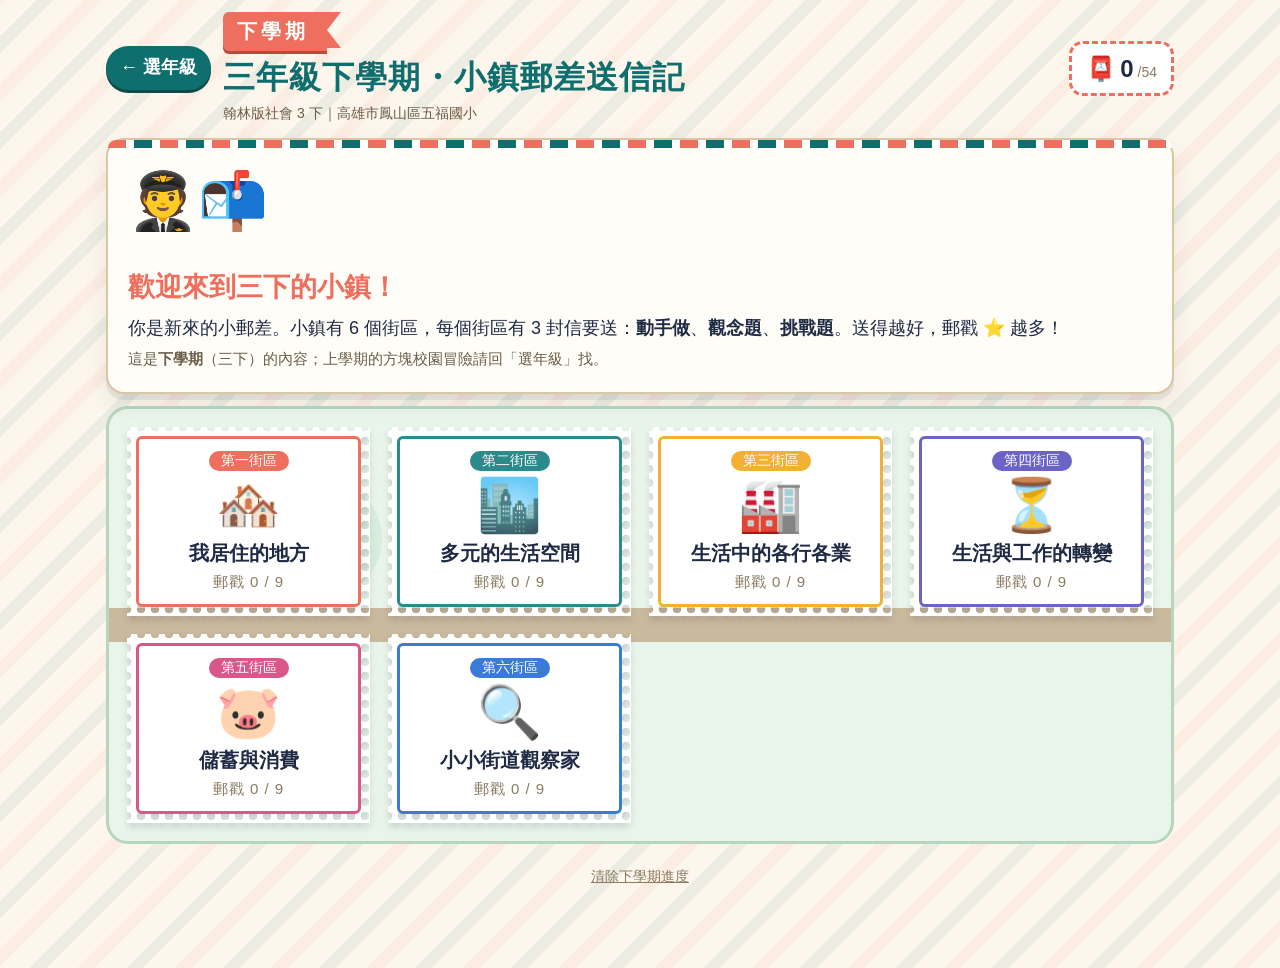
==== grade3-2/index.html @ 45ba816e "Add grade 3 second semester (翰林三下, 小鎮郵差送信記) Co-Authored-By: Claude Opus 5.5 <noreply@anthropic.com>" ====
<!DOCTYPE html>
<html lang="zh-Hant-TW">
<head>
<meta charset="UTF-8">
<meta name="viewport" content="width=device-width, initial-scale=1, viewport-fit=cover">
<title>三年級下學期社會・小鎮郵差送信記</title>
<link rel="stylesheet" href="style.css">
</head>
<body>
<div class="app">
  <header class="topbar">
    <a class="back" href="../index.html">← 選年級</a>
    <div class="brand">
      <span class="sem-tag">下學期</span>
      <h1>三年級下學期・小鎮郵差送信記</h1>
      <p class="sub">翰林版社會 3 下｜高雄市鳳山區五福國小</p>
    </div>
    <div class="stamp-total" title="收集到的郵戳"><span class="ico">📮</span><b id="totalStars">0</b><small>/54</small></div>
  </header>

  <!-- 首頁：小鎮地圖 -->
  <main id="home" class="screen">
    <section class="letter intro">
      <div class="postman" aria-hidden="true">🧑‍✈️📬</div>
      <div>
        <h2>歡迎來到三下的小鎮！</h2>
        <p>你是新來的小郵差。小鎮有 6 個街區，每個街區有 3 封信要送：<b>動手做</b>、<b>觀念題</b>、<b>挑戰題</b>。送得越好，郵戳 ⭐ 越多！</p>
        <p class="note">這是<b>下學期</b>（三下）的內容；上學期的方塊校園冒險請回「選年級」找。</p>
      </div>
    </section>
    <section class="town" id="town"></section>
    <p class="foot">
      <button class="link-btn" id="resetBtn" type="button">清除下學期進度</button>
    </p>
  </main>

  <!-- 街區：選關卡 -->
  <main id="unit" class="screen" hidden>
    <button class="btn ghost" data-go="home" type="button">← 回小鎮地圖</button>
    <section class="letter unit-head" id="unitHead"></section>
    <section class="level-list" id="levelList"></section>
  </main>

  <!-- 關卡 -->
  <main id="play" class="screen" hidden>
    <div class="play-bar">
      <button class="btn ghost" id="quitBtn" type="button">← 回街區</button>
      <div class="play-title" id="playTitle"></div>
      <button class="btn speak" id="speakBtn" type="button" aria-label="朗讀題目">🔊 唸題目</button>
    </div>
    <div class="progress"><span id="progBar"></span></div>
    <section class="letter stage" id="stage"></section>
  </main>
</div>

<!-- 結果視窗 -->
<div class="modal" id="modal" hidden>
  <div class="modal-card">
    <div class="postmark" id="mStamp">⭐⭐⭐</div>
    <h2 id="mTitle">送達！</h2>
    <p id="mText"></p>
    <div class="modal-btns">
      <button class="btn" id="mAgain" type="button">再玩一次</button>
      <button class="btn primary" id="mNext" type="button">下一關 →</button>
    </div>
  </div>
</div>

<div class="toast" id="toast" hidden></div>

<script src="data.js"></script>
<script src="game.js"></script>
<script src="https://kuog88.github.io/home-button.js" defer></script>
</body>
</html>
---- grade3-2/style.css ----
/* 三年級下學期・小鎮郵差送信記
   信紙米白 + 深青 + 珊瑚紅；圓角、郵票齒孔卡片（與上學期像素方塊風區隔） */
:root{
  --paper:#fdf6ec;
  --paper-2:#f6e8d3;
  --ink:#1f2a44;
  --teal:#0f6e6e;
  --teal-2:#2b8a8a;
  --coral:#ef6f5e;
  --mustard:#f2b134;
  --ok:#2e9d5b;
  --bad:#d64545;
  --line:#d9c6a5;
  --font:"Microsoft JhengHei","PingFang TC","Noto Sans TC","Heiti TC",sans-serif;
}
*{box-sizing:border-box}
[hidden]{display:none !important}
html,body{margin:0}
body{
  font-family:var(--font);font-size:18px;color:var(--ink);line-height:1.55;
  background:
    repeating-linear-gradient(-45deg, transparent 0 22px, rgba(239,111,94,.07) 22px 34px, transparent 34px 56px, rgba(15,110,110,.07) 56px 68px),
    var(--paper);
  min-height:100dvh;-webkit-tap-highlight-color:transparent;
}
button{font-family:inherit;cursor:pointer}
.app{max-width:1100px;margin:0 auto;padding:12px 16px 60px}

/* 上方 */
.topbar{display:flex;align-items:center;gap:12px;flex-wrap:wrap;margin-bottom:14px}
.back{color:#fff;background:var(--teal);text-decoration:none;font-weight:700;padding:8px 14px;border-radius:999px;box-shadow:0 3px 0 #0a4c4c}
.brand{flex:1 1 300px;min-width:0}
.brand h1{margin:2px 0 0;font-size:clamp(22px,4vw,32px);color:var(--teal);letter-spacing:1px}
.brand .sub{margin:0;font-size:14px;color:#6b5d48}
.sem-tag{
  display:inline-block;background:var(--coral);color:#fff;font-weight:900;font-size:20px;
  padding:4px 18px 4px 14px;border-radius:6px 0 0 6px;position:relative;letter-spacing:4px;
  box-shadow:0 3px 0 #b84a3c;animation:wiggle 3s ease-in-out infinite;
}
.sem-tag::after{content:"";position:absolute;right:-14px;top:0;border:18px solid var(--coral);border-right-color:transparent;border-width:18px 14px 18px 0;height:0}
@keyframes wiggle{0%,90%,100%{transform:rotate(0)}93%{transform:rotate(-3deg)}96%{transform:rotate(3deg)}}
.stamp-total{display:flex;align-items:baseline;gap:4px;background:#fff;border:3px dashed var(--coral);border-radius:14px;padding:6px 14px;font-size:24px}
.stamp-total small{font-size:14px;color:#8a7a62}

/* 信紙卡片 */
.letter{
  background:#fffdf8;border-radius:18px;padding:18px 20px;margin:12px 0;
  border:2px solid var(--line);
  box-shadow:0 6px 0 rgba(31,42,68,.08), 0 10px 24px rgba(31,42,68,.08);
  position:relative;
}
.letter::before{ /* 航空信封紅藍邊 */
  content:"";position:absolute;left:0;right:0;top:0;height:8px;border-radius:16px 16px 0 0;
  background:repeating-linear-gradient(90deg,var(--coral) 0 18px,#fff 18px 26px,var(--teal) 26px 44px,#fff 44px 52px);
}
.intro{display:flex;gap:16px;align-items:center;flex-wrap:wrap}
.intro h2{margin:6px 0;color:var(--coral)}
.intro p{margin:4px 0}
.intro .note{font-size:15px;color:#6b5d48}
.postman{font-size:56px}

/* 小鎮地圖 */
.town{
  display:grid;grid-template-columns:repeat(auto-fill,minmax(230px,1fr));gap:18px;
  padding:18px;border-radius:22px;
  background:
    linear-gradient(transparent 46%, #c9b99d 46%, #c9b99d 54%, transparent 54%),
    radial-gradient(circle at 20% 30%, #d8eedd 0 60px, transparent 61px),
    #e9f4ea;
  border:3px solid #b8d6bd;
}
.house{
  --c:var(--teal);
  /* 郵票齒孔：外框是打孔的白邊，內層是郵票本體 */
  border:none;padding:9px;color:var(--ink);
  background:radial-gradient(circle at center,transparent 4px,#fff 4.6px) -7px -7px/14px 14px;
  filter:drop-shadow(0 4px 3px rgba(31,42,68,.18));
  transition:transform .15s;
}
.house .inner{
  display:flex;flex-direction:column;align-items:center;gap:6px;text-align:center;
  background:#fff;border:3px solid var(--c);border-radius:6px;padding:12px 10px;height:100%;
}
.house:hover,.house:focus-visible{transform:translateY(-4px) rotate(-1deg)}
.house .no{font-size:14px;color:#fff;background:var(--c);padding:1px 12px;border-radius:999px}
.house .em{font-size:52px;line-height:1.1}
.house .nm{font-weight:900;font-size:20px}
.house .stars{font-size:15px;letter-spacing:1px;color:#8a7a62}

/* 街區頁 */
.unit-head h2{margin:8px 0 2px;color:var(--teal)}
.unit-head p{margin:0;color:#6b5d48}
.level-list{display:grid;grid-template-columns:repeat(auto-fit,minmax(240px,1fr));gap:16px}
.level-card{
  text-align:left;background:#fff;border:3px solid var(--line);border-radius:18px;padding:16px;color:var(--ink);
  display:flex;flex-direction:column;gap:6px;box-shadow:0 5px 0 var(--line);transition:transform .1s;
}
.level-card:active{transform:translateY(3px);box-shadow:0 2px 0 var(--line)}
.level-card .kind{align-self:flex-start;font-size:14px;font-weight:700;color:#fff;background:var(--teal-2);padding:2px 10px;border-radius:999px}
.level-card .kind.k2{background:var(--mustard);color:var(--ink)}
.level-card .kind.k3{background:var(--coral)}
.level-card h3{margin:0;font-size:21px}
.level-card .got{font-size:20px}

/* 按鈕 */
.btn{
  border:none;border-radius:999px;padding:10px 18px;font-size:17px;font-weight:700;
  background:#fff;color:var(--ink);box-shadow:0 3px 0 var(--line), inset 0 0 0 2px var(--line);
}
.btn:active{transform:translateY(2px)}
.btn.primary{background:var(--teal);color:#fff;box-shadow:0 3px 0 #0a4c4c}
.btn.ghost{background:transparent;box-shadow:inset 0 0 0 2px var(--teal);color:var(--teal)}
.btn.speak{background:var(--mustard);box-shadow:0 3px 0 #b98418}
.link-btn{background:none;border:none;color:#8a7a62;text-decoration:underline;font-size:14px}
.foot{text-align:center}

/* 關卡畫面 */
.play-bar{display:flex;align-items:center;gap:10px;flex-wrap:wrap}
.play-title{flex:1 1 200px;font-weight:900;font-size:20px;color:var(--teal)}
.progress{height:10px;background:var(--paper-2);border-radius:999px;margin:10px 0;overflow:hidden}
.progress span{display:block;height:100%;width:0;background:linear-gradient(90deg,var(--teal),var(--coral));transition:width .3s}
.stage h3.prompt{margin:8px 0 12px;font-size:21px}
.hint{font-size:15px;color:#6b5d48;margin:0 0 10px}

/* 分類：信件與信箱 */
.pool{display:flex;flex-wrap:wrap;gap:10px;min-height:60px;padding:10px;border-radius:14px;background:var(--paper-2);margin-bottom:14px}
.card{
  display:inline-flex;align-items:center;gap:8px;background:#fff;border:2px solid var(--line);border-radius:10px;
  padding:8px 12px;font-size:17px;font-weight:700;color:var(--ink);touch-action:none;user-select:none;
  box-shadow:2px 3px 0 rgba(0,0,0,.08);
}
.card .e{font-size:24px}
.card.sel{outline:4px solid var(--mustard);transform:scale(1.04)}
.card.dragging{opacity:.9;position:fixed;z-index:50;pointer-events:none;transform:rotate(-3deg) scale(1.05)}
.bins{display:grid;grid-template-columns:repeat(auto-fit,minmax(150px,1fr));gap:12px}
.bin{
  border:3px dashed var(--teal-2);border-radius:16px;padding:10px;min-height:120px;background:#f3fbfa;
  display:flex;flex-direction:column;gap:6px;
}
.bin.over{background:#ddf3ef;border-style:solid}
.bin .bh{font-weight:900;font-size:19px;text-align:center;padding-bottom:4px;border-bottom:2px solid #cfe7e3}
.bin .bh .e{font-size:28px;display:block}
.bin .card{font-size:14px;padding:4px 8px;cursor:default}
.bin .card .e{font-size:18px}

/* 動畫回饋 */
.shake{animation:shake .4s}
@keyframes shake{0%,100%{transform:translateX(0)}25%{transform:translateX(-8px)}75%{transform:translateX(8px)}}
.pop{animation:pop .35s}
@keyframes pop{0%{transform:scale(.8)}60%{transform:scale(1.1)}100%{transform:scale(1)}}

/* 選擇題 */
.q-num{font-size:15px;color:#8a7a62}
.opts{display:grid;gap:10px;margin:12px 0}
.opt{
  text-align:left;background:#fff;border:3px solid var(--line);border-radius:14px;padding:12px 14px;font-size:18px;color:var(--ink);
}
.opt:hover{border-color:var(--teal-2)}
.opt.right{border-color:var(--ok);background:#e5f6ec}
.opt.wrong{border-color:var(--bad);background:#fde8e8}
.why{background:#fff7e0;border-left:6px solid var(--mustard);padding:10px 14px;border-radius:8px;margin:8px 0}
.next-row{text-align:right;margin-top:10px}

/* 排序 */
.slots{display:flex;flex-direction:column;gap:8px;margin-bottom:14px;counter-reset:s}
.slot{
  min-height:48px;border:2px dashed var(--line);border-radius:12px;padding:10px 12px 10px 48px;position:relative;background:#fffdf8;font-weight:700;
}
.slot::before{counter-increment:s;content:counter(s);position:absolute;left:10px;top:50%;transform:translateY(-50%);width:28px;height:28px;border-radius:50%;background:var(--teal);color:#fff;display:grid;place-items:center;font-size:15px}
.slot.filled{border-style:solid;border-color:var(--ok);background:#eef9f2}
.choices{display:flex;flex-wrap:wrap;gap:10px}
.choices .card{cursor:pointer}

/* 配對 */
.match{display:grid;grid-template-columns:1fr 1fr;gap:12px}
.match .col{display:flex;flex-direction:column;gap:10px}
.match .card{cursor:pointer;justify-content:flex-start;min-height:54px}
.match .card.done{background:#e5f6ec;border-color:var(--ok);opacity:.75;cursor:default}

/* 存錢筒 */
.piggy-wrap{display:flex;gap:18px;align-items:center;flex-wrap:wrap}
.piggy{font-size:78px;line-height:1}
.jar{flex:1 1 240px}
.jar .bar{height:26px;border-radius:999px;background:var(--paper-2);overflow:hidden;border:2px solid var(--line)}
.jar .bar span{display:block;height:100%;width:0;background:linear-gradient(90deg,#f7c948,#d9578a);transition:width .8s}
.jar .lbl{font-size:15px;color:#6b5d48;margin-top:4px}
.num-opts{display:flex;flex-wrap:wrap;gap:10px;margin:12px 0}
.num-opts .opt{min-width:110px;text-align:center;font-size:22px;font-weight:900}

/* 街景搜查 */
.street{
  position:relative;width:100%;aspect-ratio:16/10;border-radius:16px;overflow:hidden;
  background:
    linear-gradient(180deg,#cfe9f7 0 26%, #e9f4ea 26% 46%, #9aa1a8 46% 54%, #e9f4ea 54% 100%);
  border:3px solid var(--line);
}
.street::after{content:"";position:absolute;left:0;right:0;top:49.5%;height:1%;background:repeating-linear-gradient(90deg,#fff 0 30px,transparent 30px 56px)}
.spot{
  position:absolute;transform:translate(-50%,-50%);background:#ffffffcc;border:2px solid transparent;border-radius:12px;
  font-size:clamp(26px,5vw,44px);line-height:1;padding:4px 6px;z-index:1;
}
.spot small{display:block;font-size:11px;font-weight:700;color:var(--ink)}
.spot.found{border-color:var(--ok);background:#e5f6ecee}
.spot.found::after{content:"✔";position:absolute;right:-8px;top:-10px;font-size:16px;color:#fff;background:var(--ok);border-radius:50%;width:22px;height:22px;display:grid;place-items:center}
.spot-ask{font-weight:900;font-size:20px;color:var(--coral)}

/* 結果視窗 */
.modal{position:fixed;inset:0;background:rgba(31,42,68,.45);display:grid;place-items:center;z-index:100;padding:16px}
.modal-card{background:#fffdf8;border-radius:22px;padding:24px;max-width:420px;width:100%;text-align:center;border:3px solid var(--line)}
.postmark{
  width:150px;height:150px;margin:0 auto 8px;border-radius:50%;border:5px double var(--coral);color:var(--coral);
  display:grid;place-items:center;font-size:30px;transform:rotate(-12deg);animation:pop .5s;
}
.modal-btns{display:flex;gap:10px;justify-content:center;flex-wrap:wrap}
.toast{position:fixed;left:50%;bottom:24px;transform:translateX(-50%);background:var(--ink);color:#fff;padding:10px 18px;border-radius:999px;z-index:120;font-weight:700}

@media (max-width:560px){
  body{font-size:16px}
  .letter{padding:16px 14px}
  .match{gap:8px}
  .match .card{font-size:14px;padding:6px 8px}
  .card{font-size:15px}
  .bins{grid-template-columns:1fr 1fr}
  .street{aspect-ratio:3/4}
  .spot{font-size:28px;padding:3px 4px}
  .spot small{font-size:10px;white-space:nowrap}
}
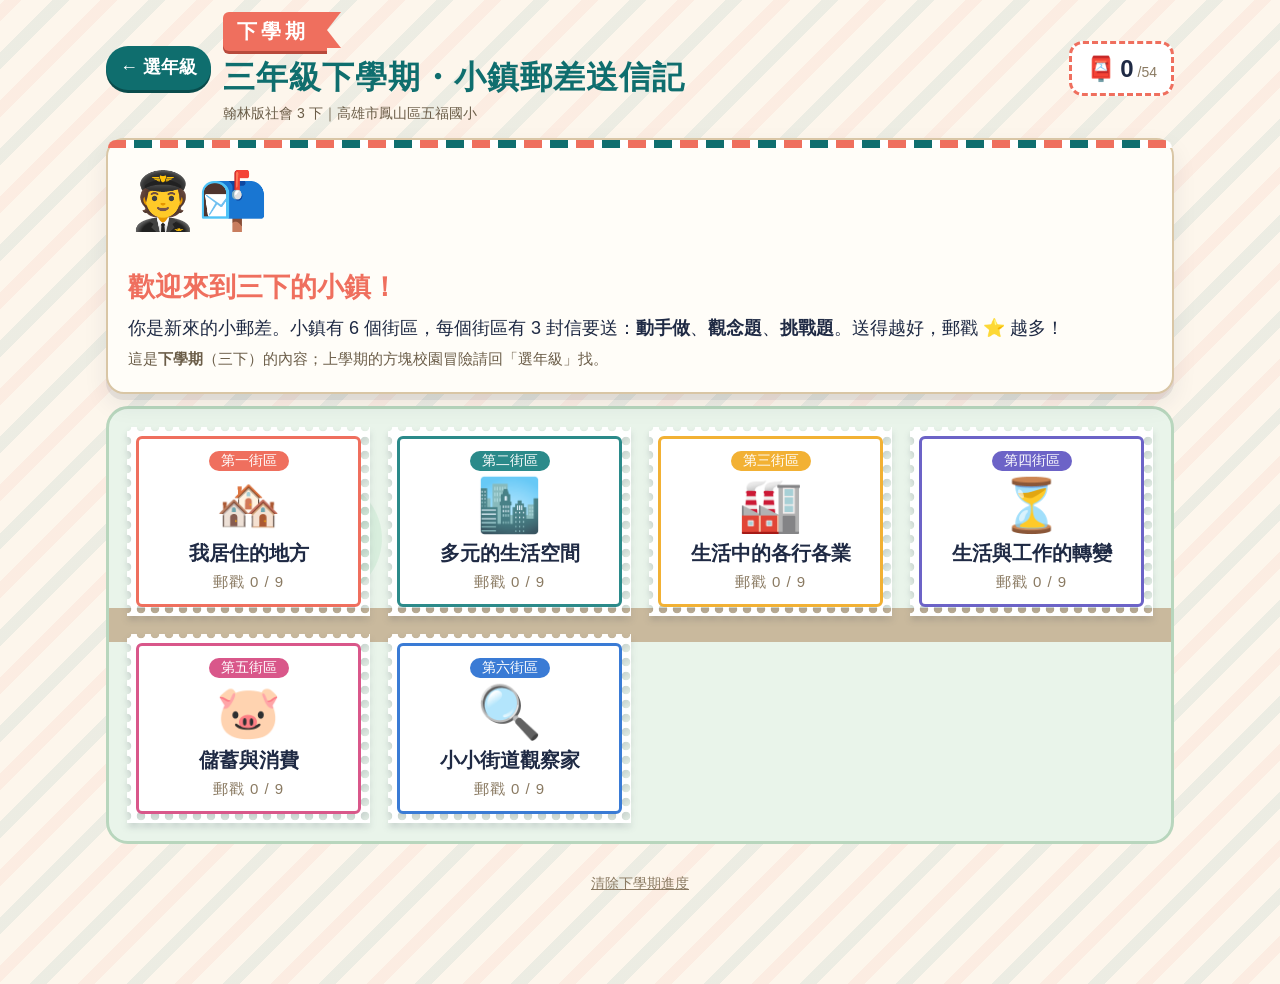
==== commit 22da4055: "社會科全部遊戲：手機與平板版面調整（手機、平板優先） - 五上地圖拼圖：地圖依螢幕高度縮放，📍 放大，放開時自動對準最近的 📍；五下地圖連線同樣處理 - 新增 assets/rwd.css、asset" ====
--- a/grade3-2/index.html
+++ b/grade3-2/index.html
@@ -5,6 +5,7 @@
 <meta name="viewport" content="width=device-width, initial-scale=1, viewport-fit=cover">
 <title>三年級下學期社會・小鎮郵差送信記</title>
 <link rel="stylesheet" href="style.css">
+<link rel="stylesheet" href="../assets/rwd.css">
 </head>
 <body>
 <div class="app">
@@ -70,6 +71,8 @@
 
 <script src="data.js"></script>
 <script src="game.js"></script>
+<script src="../assets/rwd.js"></script>
 <script src="https://kuog88.github.io/home-button.js" defer></script>
+<script src="https://kuog88.github.io/bgm.js" defer></script>
 </body>
 </html>
--- a/grade3-2/style.css
+++ b/grade3-2/style.css
@@ -225,3 +225,82 @@
   .spot{font-size:28px;padding:3px 4px}
   .spot small{font-size:10px;white-space:nowrap}
 }
+
+/* ===== 平板直式自動放大（tools/gen_tablet_scale.py 產生，請勿手改） ===== */
+@media (min-width:700px) and (orientation:portrait) and (min-height:900px){
+  body{font-size:23.4px}
+  .app{max-width:1430px;padding:15.6px 20.8px 78px}
+  .topbar{gap:15.6px;margin-bottom:18.2px}
+  .back{padding:10.4px 18.2px;border-radius:1298.7px}
+  .brand h1{margin:2.6px 0 0;font-size:clamp(28.6px,4vw,41.6px);letter-spacing:1.3px}
+  .brand .sub{font-size:18.2px}
+  .sem-tag{font-size:26px;padding:5.2px 23.4px 5.2px 18.2px;border-radius:7.8px 0 0 7.8px;letter-spacing:5.2px}
+  .sem-tag::after{right:-18.2px}
+  .stamp-total{gap:5.2px;border-radius:18.2px;padding:7.8px 18.2px;font-size:31.2px}
+  .stamp-total small{font-size:18.2px}
+  .letter{border-radius:23.4px;padding:23.4px 26px;margin:15.6px 0}
+  .letter::before{height:10.4px;border-radius:20.8px 20.8px 0 0}
+  .intro{gap:20.8px}
+  .intro h2{margin:7.8px 0}
+  .intro p{margin:5.2px 0}
+  .intro .note{font-size:19.5px}
+  .postman{font-size:72.8px}
+  .town{grid-template-columns:repeat(auto-fill,minmax(299px,1fr));gap:23.4px;padding:23.4px;border-radius:28.6px}
+  .house{padding:11.7px}
+  .house .inner{gap:7.8px;border-radius:7.8px;padding:15.6px 13px}
+  .house .no{font-size:18.2px;padding:1.3px 15.6px;border-radius:1298.7px}
+  .house .em{font-size:67.6px}
+  .house .nm{font-size:26px}
+  .house .stars{font-size:19.5px;letter-spacing:1.3px}
+  .unit-head h2{margin:10.4px 0 2.6px}
+  .level-list{grid-template-columns:repeat(auto-fit,minmax(312px,1fr));gap:20.8px}
+  .level-card{border-radius:23.4px;padding:20.8px;gap:7.8px}
+  .level-card .kind{font-size:18.2px;padding:2.6px 13px;border-radius:1298.7px}
+  .level-card h3{font-size:27.3px}
+  .level-card .got{font-size:26px}
+  .btn{border-radius:1298.7px;padding:13px 23.4px;font-size:22.1px}
+  .link-btn{font-size:18.2px}
+  .play-bar{gap:13px}
+  .play-title{font-size:26px}
+  .progress{height:13px;border-radius:1298.7px;margin:13px 0}
+  .stage h3.prompt{margin:10.4px 0 15.6px;font-size:27.3px}
+  .hint{font-size:19.5px;margin:0 0 13px}
+  .pool{gap:13px;min-height:78px;padding:13px;border-radius:18.2px;margin-bottom:18.2px}
+  .card{gap:10.4px;border-radius:13px;padding:10.4px 15.6px;font-size:22.1px}
+  .card .e{font-size:31.2px}
+  .bins{grid-template-columns:repeat(auto-fit,minmax(195px,1fr));gap:15.6px}
+  .bin{border-radius:20.8px;padding:13px;min-height:156px;gap:7.8px}
+  .bin .bh{font-size:24.7px;padding-bottom:5.2px}
+  .bin .bh .e{font-size:36.4px}
+  .bin .card{font-size:18.2px;padding:5.2px 10.4px}
+  .bin .card .e{font-size:23.4px}
+  .q-num{font-size:19.5px}
+  .opts{gap:13px;margin:15.6px 0}
+  .opt{border-radius:18.2px;padding:15.6px 18.2px;font-size:23.4px}
+  .why{padding:13px 18.2px;border-radius:10.4px;margin:10.4px 0}
+  .next-row{margin-top:13px}
+  .slots{gap:10.4px;margin-bottom:18.2px}
+  .slot{min-height:62.4px;border-radius:15.6px;padding:13px 15.6px 13px 62.4px}
+  .slot::before{left:13px;width:36.4px;height:36.4px;font-size:19.5px}
+  .choices{gap:13px}
+  .match{gap:15.6px}
+  .match .col{gap:13px}
+  .match .card{min-height:70.2px}
+  .piggy-wrap{gap:23.4px}
+  .piggy{font-size:101.4px}
+  .jar .bar{height:33.8px;border-radius:1298.7px}
+  .jar .lbl{font-size:19.5px;margin-top:5.2px}
+  .num-opts{gap:13px;margin:15.6px 0}
+  .num-opts .opt{min-width:143px;font-size:28.6px}
+  .street{border-radius:20.8px}
+  .spot{border-radius:15.6px;font-size:clamp(33.8px,5vw,57.2px);padding:5.2px 7.8px}
+  .spot small{font-size:14.3px}
+  .spot.found::after{right:-10.4px;top:-13px;font-size:20.8px;width:28.6px;height:28.6px}
+  .spot-ask{font-size:26px}
+  .modal{padding:20.8px}
+  .modal-card{border-radius:28.6px;padding:31.2px;max-width:546px}
+  .postmark{width:195px;height:195px;margin:0 auto 10.4px;font-size:39px}
+  .modal-btns{gap:13px}
+  .toast{bottom:31.2px;padding:13px 23.4px;border-radius:1298.7px}
+}
+/* ===== 平板直式自動放大 結束 ===== */
--- a/assets/rwd.css
+++ b/assets/rwd.css
@@ -0,0 +1,103 @@
+/* =========================================================
+   社會科遊戲共用：手機與平板版面補強（載入在各遊戲 style.css 後面）
+   手機：上方工具列縮成一行、按鈕夠大好按、地圖與卡片在同一個畫面
+   平板：地圖依螢幕高度放大（文字放大在各 style.css 最後的「平板直式自動放大」區塊）
+   ========================================================= */
+
+/* ---------- 所有尺寸：不要左右多出空白、按鈕好按 ---------- */
+body{overflow-x:clip}
+.link-btn{padding:10px 12px;min-height:44px}
+.mute-btn{flex:0 0 auto}
+/* 四、五、六年級上學期：大廳傳送門不要撐破畫面 */
+.portals{grid-template-columns:repeat(auto-fit,minmax(min(100%,200px),1fr))}
+.portal{min-width:0}
+.portal .p-name,.portal .p-desc{overflow-wrap:anywhere}
+
+/* ---------- 臺灣地圖拼圖（五上 pinmap、五下 地圖連線）：地圖大小跟著螢幕高度 ---------- */
+.pinmap-wrap{grid-template-columns:auto minmax(0,1fr)}
+.pinmap{width:min(100%, calc((100dvh - 250px) * .75));min-width:240px;max-width:none;container-type:inline-size}
+.pin{z-index:2}
+/* 五上：圓形編號釘，依地圖寬度放大 */
+.pinmap .pin:has(> .pin-n){min-width:clamp(40px,11cqw,58px);height:clamp(40px,11cqw,58px);font-size:clamp(17px,4.6cqw,24px)}
+.pinmap .pin-tag{font-size:clamp(12px,3.6cqw,17px)}
+.pinmap .pin-tag .em{font-size:clamp(15px,4.4cqw,22px)}
+.pinmap .pin.over{transform:translate(-50%,-50%) scale(1.3);box-shadow:0 0 0 6px rgba(255,207,63,.7)}
+/* 五下：水滴形地圖釘 */
+.pinmap .pin:has(> span:not([class])){width:clamp(40px,11cqw,58px);height:clamp(40px,11cqw,58px);font-size:clamp(16px,4.4cqw,22px)}
+.pinmap .pin-label{font-size:clamp(12px,3.6cqw,17px)}
+
+/* ---------- 手機（寬 600 以下） ---------- */
+@media (max-width:600px){
+  /* 四、五、六年級上學期：工具列只留按鈕，標題看下面那一列就好 */
+  .topbar .title{display:none}
+  .topbar .grade-btn,.topbar .home-btn{font-size:14px;padding:8px 9px}
+  .topbar .mute-btn{margin-left:auto;width:44px;height:44px}
+  .level-head{padding:6px 10px}
+  .level-head h2{font-size:18px}
+  .ask{font-size:17px;padding:8px 10px}
+  .say-btn{padding:6px 8px}
+  .portals{grid-template-columns:repeat(2,minmax(0,1fr));gap:10px}
+  .portal{padding:10px 6px}
+  .portal .p-icon{font-size:42px}
+  .portal .p-name{font-size:17px}
+
+  /* 三下、四下、五下、六下：上方工具列縮成一行 */
+  .topbar{flex-wrap:nowrap;gap:6px;padding:6px 8px}
+  .topbar .back{flex:0 0 auto;font-size:14px;padding:8px 10px;min-height:44px;display:inline-flex;align-items:center}
+  .topbar small{font-size:12px}
+  .topbar .brand{flex:1 1 auto;min-width:0;gap:6px;flex-wrap:nowrap}
+  .topbar .brand .sub,.topbar .brand-sub{display:none}
+  .topbar .brand-text{min-width:0}
+  .topbar .brand h1,.topbar .brand-name{font-size:15px;margin:0;white-space:nowrap;overflow:hidden;text-overflow:ellipsis}
+  .topbar .sem-tag{flex:0 0 auto;font-size:13px;padding:3px 7px;letter-spacing:0;animation:none}
+  .topbar .stamp-total,.topbar .fuel,.topbar .rating,.topbar .stamps{flex:0 0 auto;font-size:14px;padding:4px 8px}
+  .topbar .stamp-total .ico{font-size:16px}
+  .play-bar{flex-wrap:nowrap;gap:6px;margin:8px 0 6px}
+  .play-bar .btn{flex:0 0 auto;font-size:14px;padding:8px 10px;min-height:44px}
+  .play-bar .play-title,.play-bar .level-title{flex:1 1 auto;min-width:0;font-size:16px;line-height:1.35}
+  small{font-size:max(12px,.8em)}
+
+  .portal .p-stars{letter-spacing:0;font-size:18px}
+  .say-btn,.btn.speak{min-height:44px}
+
+  /* 拖曳分類：卡片排成兩欄、籃子縮小，卡片和籃子盡量在同一個畫面 */
+  .tray,.pool,.chips{display:grid;grid-template-columns:repeat(2,minmax(0,1fr));gap:6px;padding:6px}
+  .tray > .chipcard,.tray > .card,.pool > .chip,.pool > .card,.chips > .chip{
+    font-size:14px;line-height:1.3;padding:6px 8px;min-height:44px;margin:0;max-width:none;
+    justify-content:flex-start;text-align:left;overflow-wrap:anywhere}
+  .tray > .chipcard .em,.pool > .card .e{font-size:18px}
+  .bin .chips{display:flex}
+  .bins{grid-template-columns:repeat(2,minmax(0,1fr));gap:8px;margin-top:8px}
+  .bin{min-height:76px;padding:6px}
+  .bin h3,.bin h4,.bin .bh{font-size:16px}
+  .bin .bh .e{font-size:22px}
+
+  /* 地圖拼圖：地圖跟卡片要在同一個畫面裡 */
+  .pinmap-wrap{grid-template-columns:1fr;gap:8px}
+  .pinmap{width:min(100%, max(250px, calc((100dvh - 430px) * .75)));margin:0 auto}
+  .pinmap-wrap .tray{gap:8px;min-height:0}
+  .pinmap-wrap .chipcard,.pinmap-wrap .card{font-size:15px;padding:6px 10px}
+  .pinmap-wrap .chipcard .em{font-size:20px}
+}
+
+/* ---------- 平板直式：地圖放大、卡片放地圖下面 ---------- */
+@media (min-width:601px) and (orientation:portrait){
+  /* 拖曳分類：卡片排成兩欄，卡片和籃子在同一個畫面 */
+  .tray,.pool,.chips{display:grid;grid-template-columns:repeat(2,minmax(0,1fr))}
+  .tray > .chipcard,.tray > .card,.pool > .chip,.pool > .card,.chips > .chip{margin:0;max-width:none;justify-content:flex-start;text-align:left;overflow-wrap:anywhere}
+  .bin .chips{display:flex}
+  .pinmap-wrap{grid-template-columns:1fr}
+  .pinmap{width:min(100%, calc((100dvh - 560px) * .75));min-width:320px;margin:0 auto}
+}
+
+/* 平板直式且夠寬：地圖在左、卡片排成一欄在右，整關在同一個畫面 */
+@media (min-width:700px) and (orientation:portrait){
+  .pinmap-wrap{grid-template-columns:auto minmax(0,1fr);align-items:start}
+  .pinmap{width:min(60vw, calc((100dvh - 480px) * .75));margin:0}
+  .pinmap-wrap .tray{grid-template-columns:1fr}
+}
+
+/* ---------- 橫式（平板橫放、手機橫放）：地圖在左、卡片在右，地圖高度貼齊螢幕 ---------- */
+@media (orientation:landscape){
+  .pinmap{width:min(60vw, max(220px, calc((100dvh - 285px) * .75)))}
+}
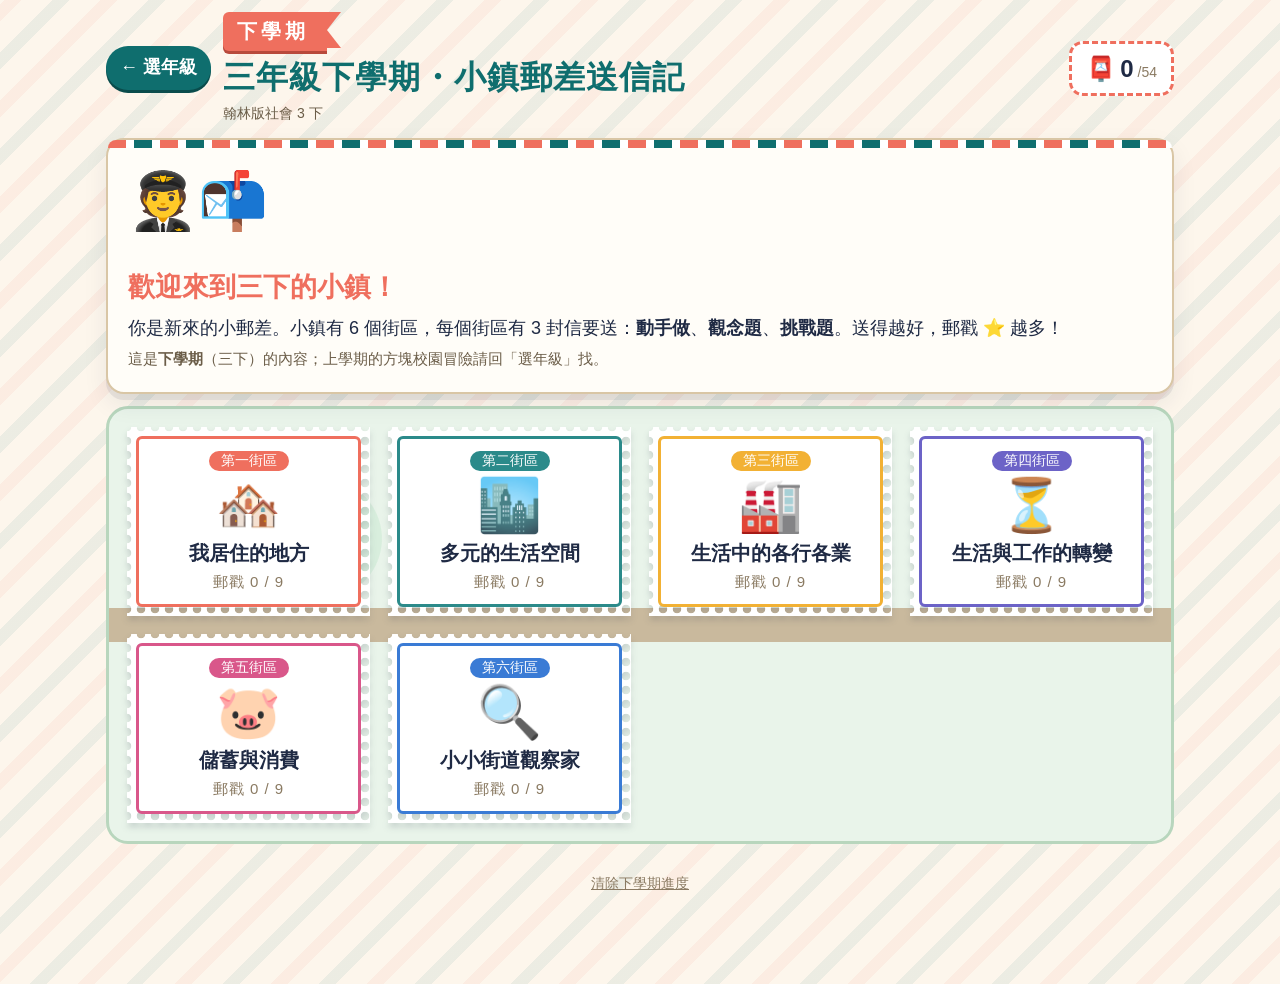
==== commit 68422d2b: "Remove school name from titles, subtitles and footers Co-Authored-By: Claude Opus 5.5 <noreply@anthr" ====
--- a/grade3-2/index.html
+++ b/grade3-2/index.html
@@ -14,7 +14,7 @@
     <div class="brand">
       <span class="sem-tag">下學期</span>
       <h1>三年級下學期・小鎮郵差送信記</h1>
-      <p class="sub">翰林版社會 3 下｜高雄市鳳山區五福國小</p>
+      <p class="sub">翰林版社會 3 下</p>
     </div>
     <div class="stamp-total" title="收集到的郵戳"><span class="ico">📮</span><b id="totalStars">0</b><small>/54</small></div>
   </header>
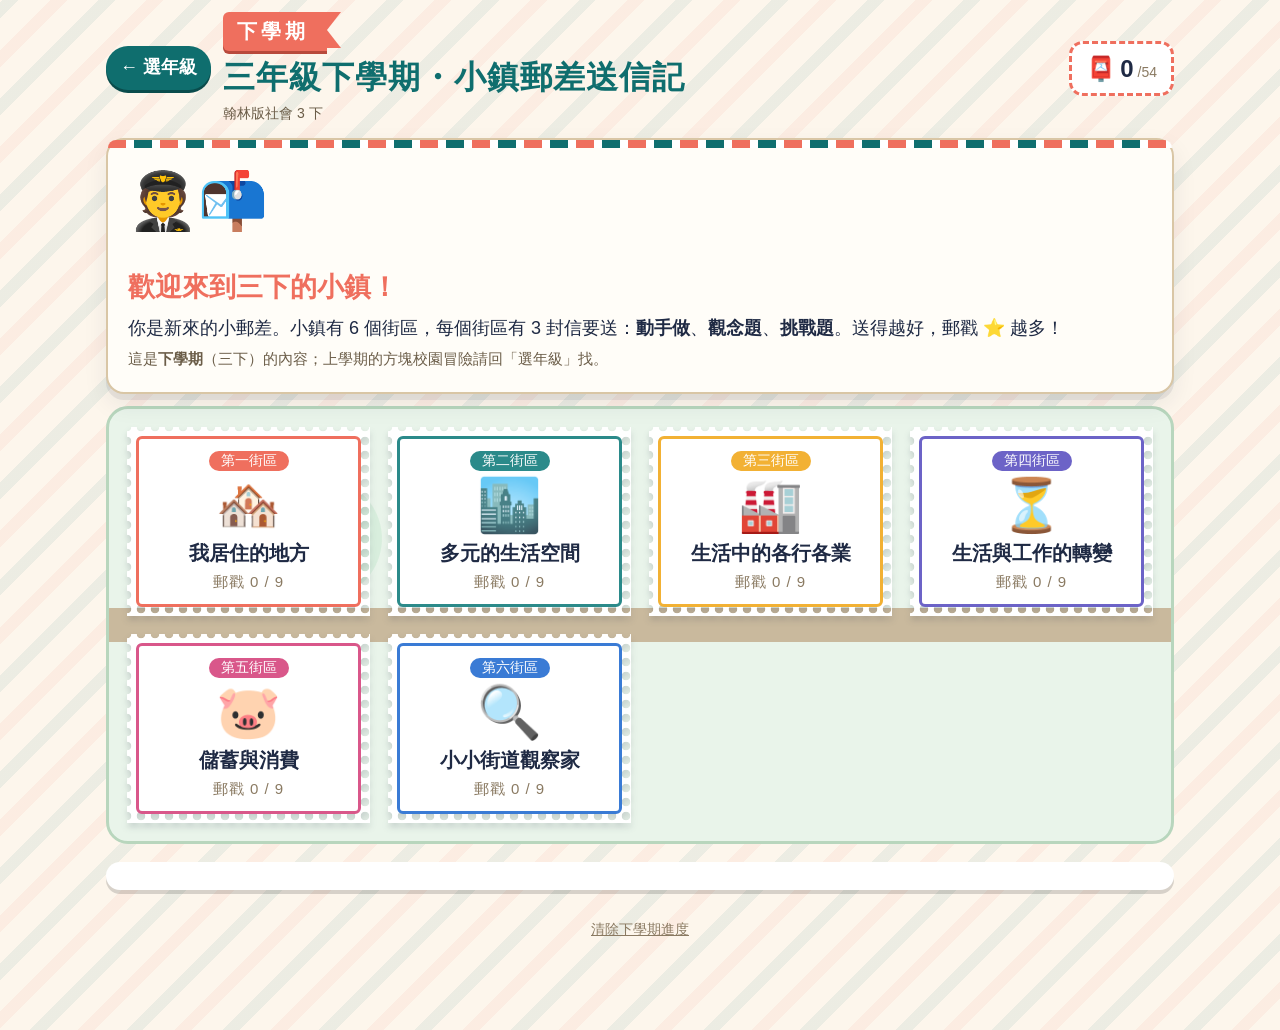
==== commit 67c1654c: "Social grade3-2: 月考測驗卷（期中／期末／全冊，是非・選擇・填充，陷阱題） Co-Authored-By: Claude Opus 5.5 <noreply@anthropic.com" ====
--- a/grade3-2/index.html
+++ b/grade3-2/index.html
@@ -4,7 +4,7 @@
 <meta charset="UTF-8">
 <meta name="viewport" content="width=device-width, initial-scale=1, viewport-fit=cover">
 <title>三年級下學期社會・小鎮郵差送信記</title>
-<link rel="stylesheet" href="style.css">
+<link rel="stylesheet" href="style.css?v=20261102x">
 <link rel="stylesheet" href="../assets/rwd.css">
 </head>
 <body>
@@ -30,6 +30,7 @@
       </div>
     </section>
     <section class="town" id="town"></section>
+    <section class="exam-sec" aria-label="月考測驗卷"><div id="exam-box"></div></section>
     <p class="foot">
       <button class="link-btn" id="resetBtn" type="button">清除下學期進度</button>
     </p>
@@ -69,8 +70,13 @@
 
 <div class="toast" id="toast" hidden></div>
 
-<script src="data.js"></script>
-<script src="game.js"></script>
+<script src="data.js?v=20261102x"></script>
+<script src="game.js?v=20261102x"></script>
+<script src="exam-bank.js?v=20261102x"></script>
+<script src="https://kuog88.github.io/kg-exam.js" defer></script>
+<script>
+window.addEventListener('load', function m() { if (window.KGExam) KGExam.mount(document.getElementById('exam-box'), EXAM_BANK); else setTimeout(m, 200); });
+</script>
 <script src="../assets/rwd.js"></script>
 <script src="https://kuog88.github.io/home-button.js" defer></script>
 <script src="https://kuog88.github.io/bgm.js" defer></script>
--- a/grade3-2/style.css
+++ b/grade3-2/style.css
@@ -113,6 +113,9 @@
 .btn.speak{background:var(--mustard);box-shadow:0 3px 0 #b98418}
 .link-btn{background:none;border:none;color:#8a7a62;text-decoration:underline;font-size:14px}
 .foot{text-align:center}
+/* 📝 月考測驗卷區塊（內容由 kg-exam.js 畫） */
+.exam-sec{background:#fff;border-radius:16px;padding:14px;margin:18px 0;box-shadow:0 4px 0 rgba(0,0,0,.15);max-width:100%;box-sizing:border-box;align-self:stretch;text-align:left;color:#222}
+.exam-sec:empty,.exam-sec #exam-box:empty{display:none}
 
 /* 關卡畫面 */
 .play-bar{display:flex;align-items:center;gap:10px;flex-wrap:wrap}
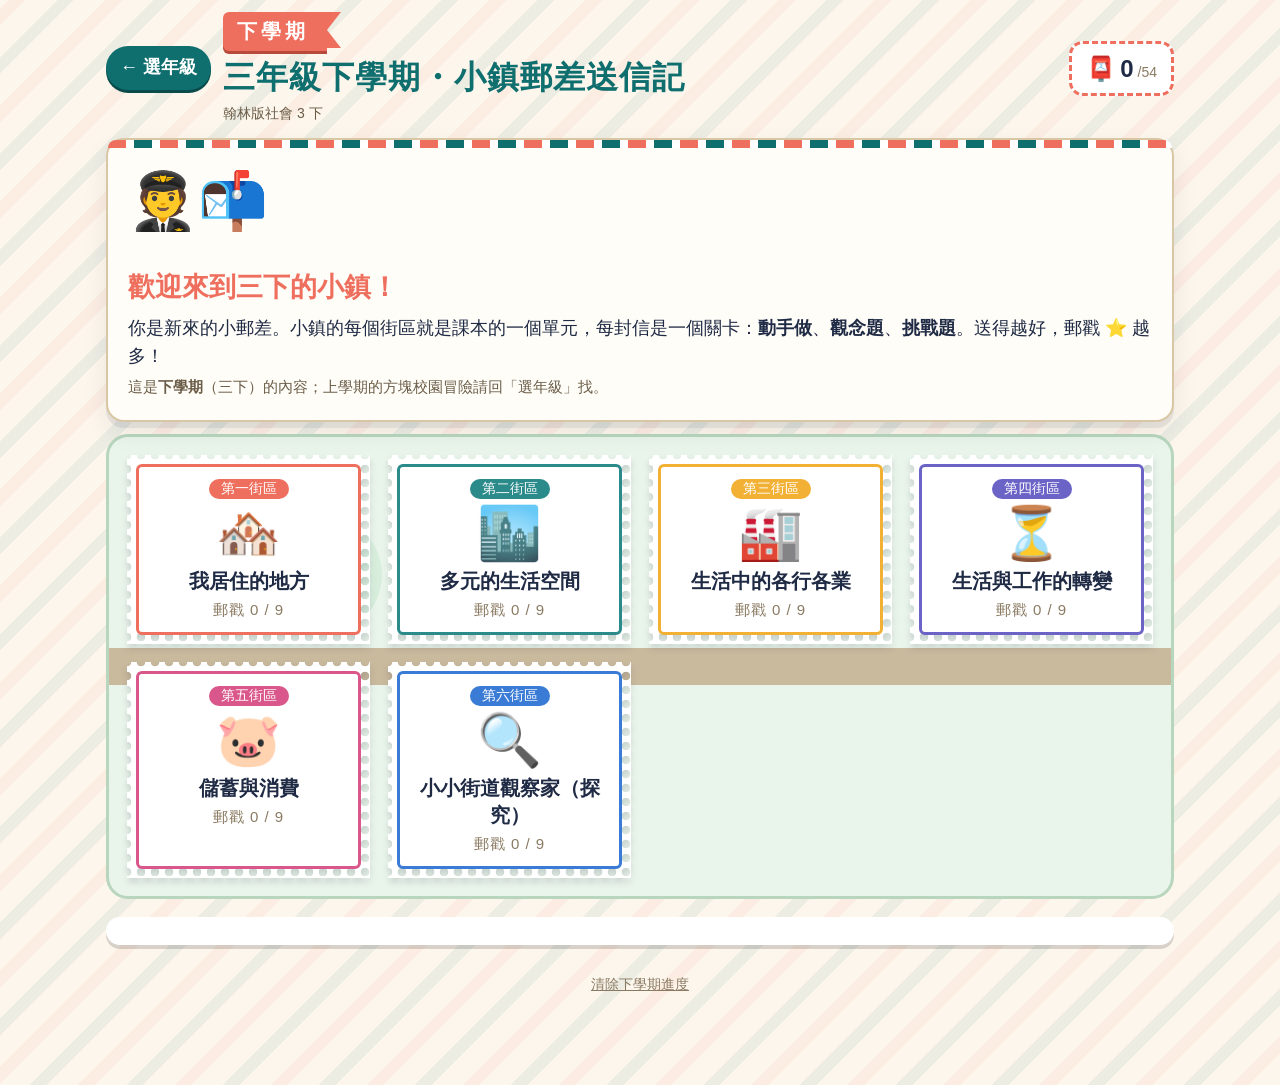
==== commit 9aae06dd: "Social grade3-2: 支援南一・康軒・翰林三版本（版本／範圍切換、補做缺少的單元與月考題） Co-Authored-By: Claude Opus 5.5 <noreply@anthrop" ====
--- a/grade3-2/index.html
+++ b/grade3-2/index.html
@@ -4,8 +4,8 @@
 <meta charset="UTF-8">
 <meta name="viewport" content="width=device-width, initial-scale=1, viewport-fit=cover">
 <title>三年級下學期社會・小鎮郵差送信記</title>
-<link rel="stylesheet" href="style.css?v=20261102x">
-<link rel="stylesheet" href="../assets/rwd.css">
+<link rel="stylesheet" href="style.css?v=20261103v">
+<link rel="stylesheet" href="../assets/rwd.css?v=20261103v">
 </head>
 <body>
 <div class="app">
@@ -14,9 +14,9 @@
     <div class="brand">
       <span class="sem-tag">下學期</span>
       <h1>三年級下學期・小鎮郵差送信記</h1>
-      <p class="sub">翰林版社會 3 下</p>
+      <p class="sub" id="verSub">社會 3 下</p>
     </div>
-    <div class="stamp-total" title="收集到的郵戳"><span class="ico">📮</span><b id="totalStars">0</b><small>/54</small></div>
+    <div class="stamp-total" title="收集到的郵戳"><span class="ico">📮</span><b id="totalStars">0</b><small id="maxStars">/54</small></div>
   </header>
 
   <!-- 首頁：小鎮地圖 -->
@@ -25,10 +25,11 @@
       <div class="postman" aria-hidden="true">🧑‍✈️📬</div>
       <div>
         <h2>歡迎來到三下的小鎮！</h2>
-        <p>你是新來的小郵差。小鎮有 6 個街區，每個街區有 3 封信要送：<b>動手做</b>、<b>觀念題</b>、<b>挑戰題</b>。送得越好，郵戳 ⭐ 越多！</p>
+        <p>你是新來的小郵差。小鎮的每個街區就是課本的一個單元，每封信是一個關卡：<b>動手做</b>、<b>觀念題</b>、<b>挑戰題</b>。送得越好，郵戳 ⭐ 越多！</p>
         <p class="note">這是<b>下學期</b>（三下）的內容；上學期的方塊校園冒險請回「選年級」找。</p>
       </div>
     </section>
+    <div id="verBar"></div>
     <section class="town" id="town"></section>
     <section class="exam-sec" aria-label="月考測驗卷"><div id="exam-box"></div></section>
     <p class="foot">
@@ -70,14 +71,21 @@
 
 <div class="toast" id="toast" hidden></div>
 
-<script src="data.js?v=20261102x"></script>
-<script src="game.js?v=20261102x"></script>
-<script src="exam-bank.js?v=20261102x"></script>
+<script src="https://kuog88.github.io/kg-ver.js?v=20261103v"></script>
+<script src="js/book.js?v=20261103v"></script>
+<script src="data.js?v=20261103v"></script>
+<script src="exam-bank.js?v=20261103v"></script>
+<script>
+/* 月考測驗卷依目前版本、範圍組卷；切換版本或範圍時重新掛上 */
+function mountExam() { if (window.KGExam) KGExam.mount(document.getElementById('exam-box'), window.KGVer ? KGVer.examBank(BOOK, EXAM_BANK) : EXAM_BANK); }
+</script>
+<script src="game.js?v=20261103v"></script>
 <script src="https://kuog88.github.io/kg-exam.js" defer></script>
 <script>
-window.addEventListener('load', function m() { if (window.KGExam) KGExam.mount(document.getElementById('exam-box'), EXAM_BANK); else setTimeout(m, 200); });
+window.KGVer && KGVer.bar(document.getElementById('verBar'), BOOK, function () { window.G32_REDRAW && G32_REDRAW(); });
+window.addEventListener('load', function m() { if (window.KGExam) mountExam(); else setTimeout(m, 200); });
 </script>
-<script src="../assets/rwd.js"></script>
+<script src="../assets/rwd.js?v=20261103v"></script>
 <script src="https://kuog88.github.io/home-button.js" defer></script>
 <script src="https://kuog88.github.io/bgm.js" defer></script>
 </body>
